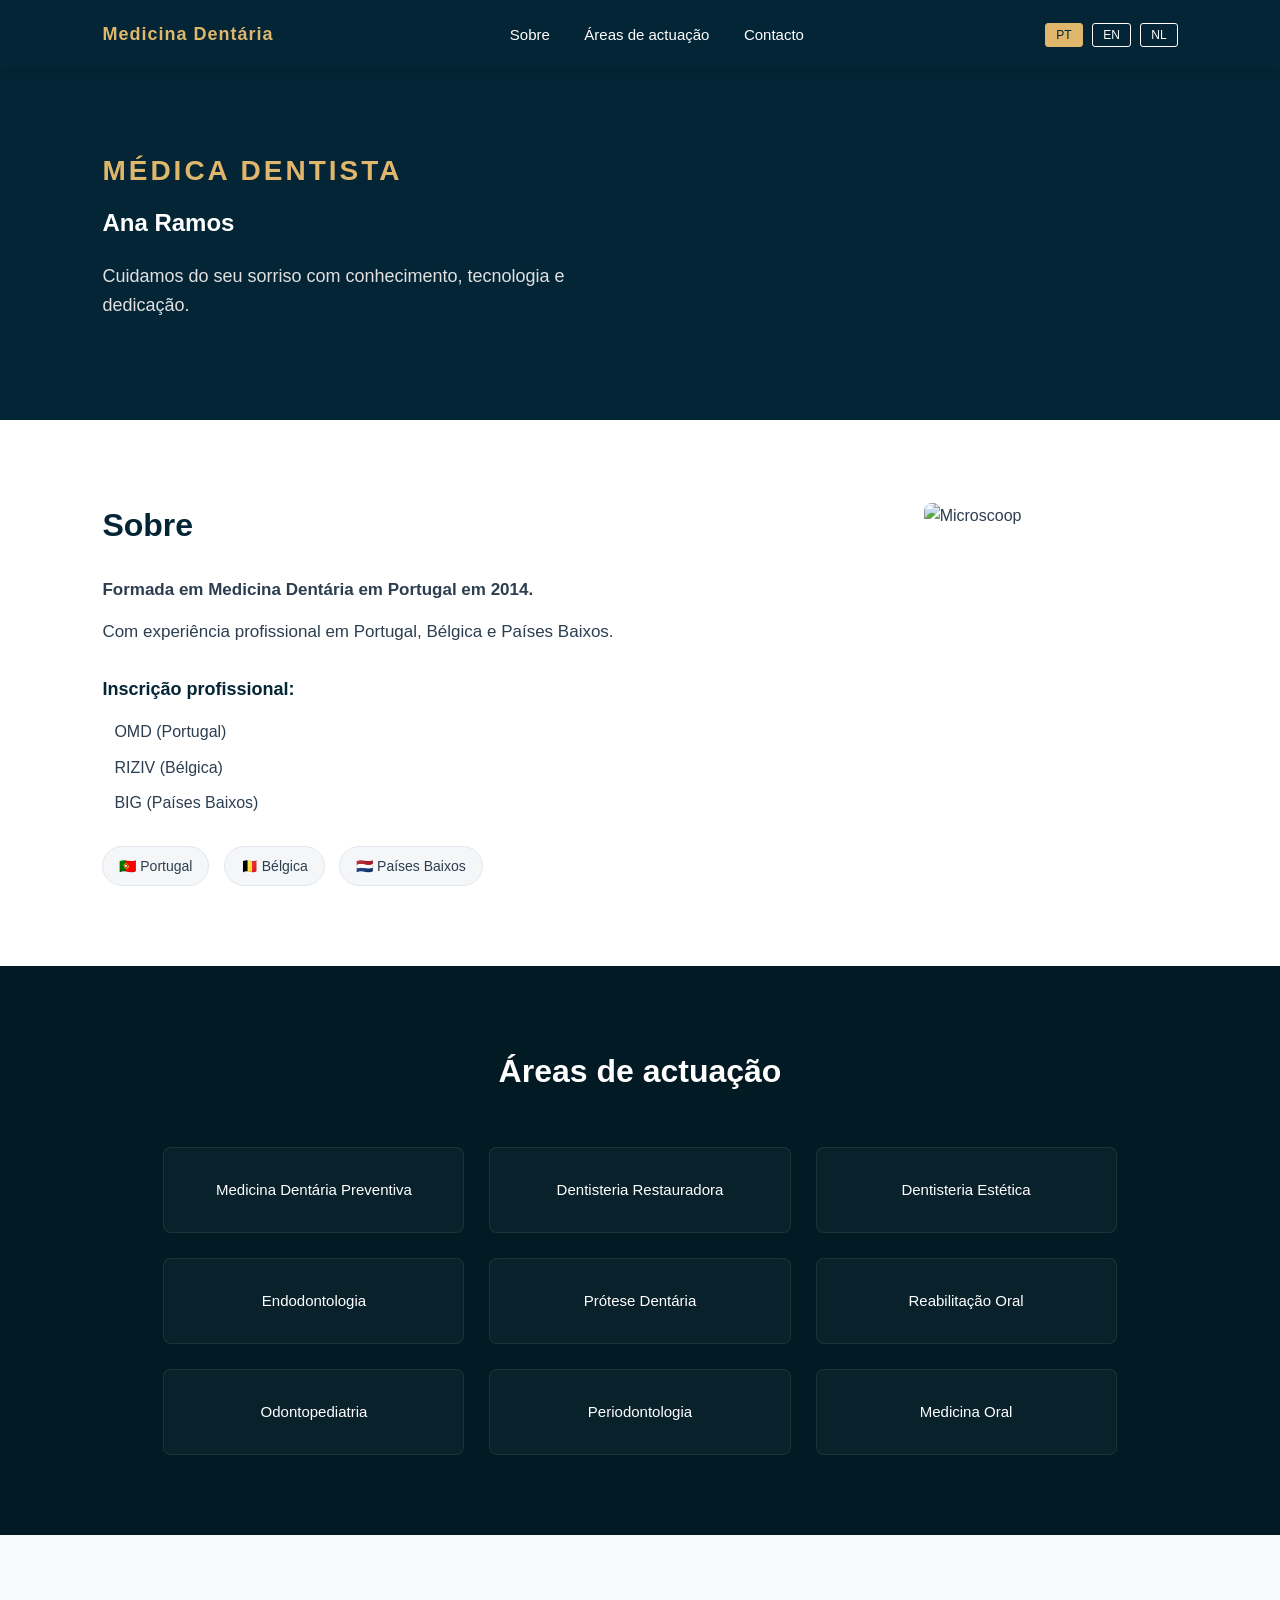
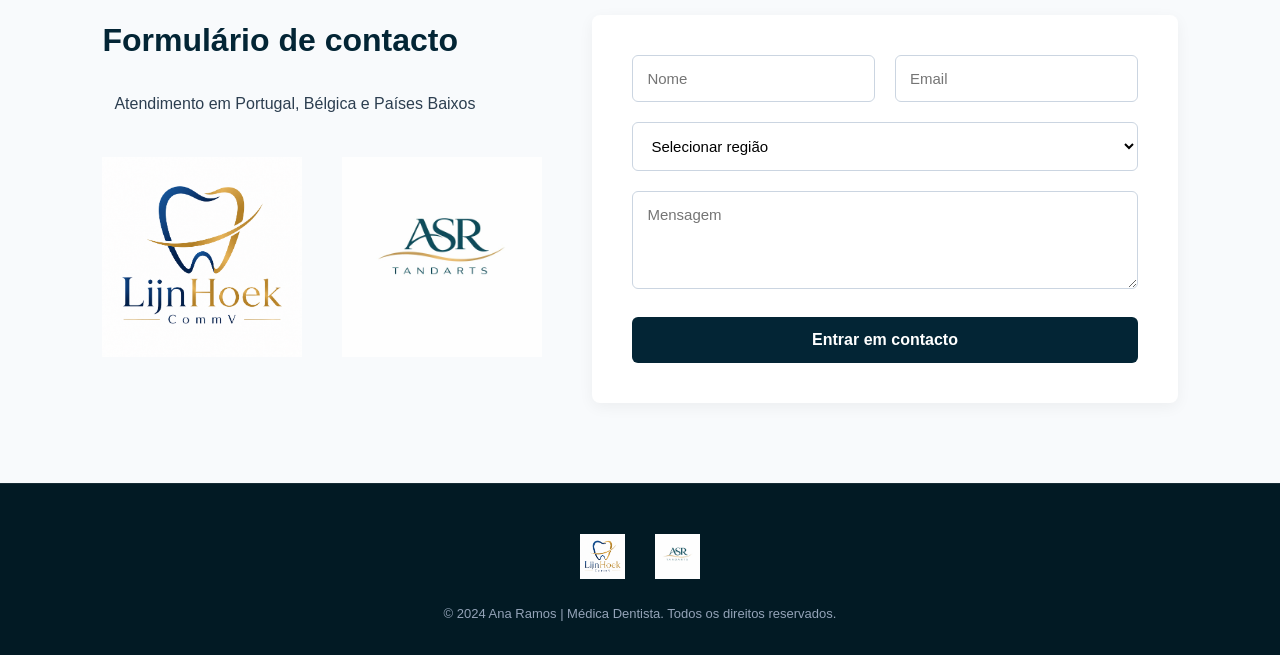
==== index.html @ 15620f80 "Update language selector buttons with links" ====
<!DOCTYPE html>
<html lang="pt">
<head>
    <meta charset="UTF-8">
    <meta name="viewport" content="width=device-width, initial-scale=1.0">
    <title>Médica Dentista - Ana Ramos</title>
    <link rel="stylesheet" href="style.css?v=2">
    <!-- Font Awesome para ícones -->
    <link rel="stylesheet" href="https://cloudflare.com">
</head>
<body>

    <!-- NAVBAR -->
    <header class="navbar">
        <div class="logo">
            <span class="logo-sub">Medicina Dentária</span>
        </div>
        <nav class="nav-links">
            <a href="#sobre">Sobre</a>
            <a href="#areas">Áreas de actuação</a>
            <a href="#contacto">Contacto</a>
        </nav>
               <div class="lang-selector">
            <button class="active" onclick="location.href='index.html'">PT</button>
            <button onclick="location.href='contact_en.html'">EN</button>
            <button onclick="location.href='contact_nl.html'">NL</button>
        </div>

        </div>
    </header>

    <!-- HERO SECTION -->
    <section class="hero">
        <div class="hero-content">
            <!-- Texto "Médica Dentista" ajustado para ficar 2x maior através do CSS -->
            <p class="subtitle">MÉDICA DENTISTA</p> 
            <!-- Nome "Ana Ramos" ajustado para ficar 2x mais pequeno através do CSS -->
            <h1>Ana Ramos</h1>
            <p class="hero-text">Cuidamos do seu sorriso com conhecimento, tecnologia e dedicação.</p>
        </div>
        <div class="hero-image">
        </div>
    </section>

    <!-- SOBRE SECTION -->
    <section id="sobre" class="sobre">
        <div class="sobre-text">
            <h2>Sobre</h2>
            <p><strong>Formada em Medicina Dentária em Portugal em 2014.</strong></p>
            <p>Com experiência profissional em Portugal, Bélgica e Países Baixos.</p>
            
            <h3>Inscrição profissional:</h3>
            <ul>
                <li><i class="fas fa-check-circle"></i> OMD (Portugal)</li>
                <li><i class="fas fa-check-circle"></i> RIZIV (Bélgica)</li>
                <li><i class="fas fa-check-circle"></i> BIG (Países Baixos)</li>
            </ul>

            <div class="flags">
                <span>🇵🇹 Portugal</span>
                <span>🇧🇪 Bélgica</span>
                <span>🇳🇱 Países Baixos</span>
            </div>
        </div>
        <!-- Nova secção lateral com a foto 4x maior do que a do rodapé padrão (180px) -->
        <div class="sobre-image-container">
           <img src="https://raw.githubusercontent.com/Anna8888Anna/Site-Ana-Ramos/main/Microscoop.jpeg" alt="Microscoop" alt="Foto Secção Sobre" class="sobre-foto-grande">
        </div>
        </div>
    </section>

    <!-- AREAS DE ACTUAÇÃO -->
    <section id="areas" class="areas">
        <h2>Áreas de actuação</h2>
        <div class="areas-grid">
            <div class="area-item">
                <i class="fas fa-tooth"></i>
                <p>Medicina Dentária Preventiva</p>
            </div>
            <div class="area-item">
                <i class="fas fa-tooth"></i>
                <p>Dentisteria Restauradora</p>
            </div>
            <div class="area-item">
                <i class="fas fa-magic"></i>
                <p>Dentisteria Estética</p>
            </div>
            <div class="area-item">
                <i class="fas fa-tooth"></i>
                <p>Endodontologia</p>
            </div>
            <div class="area-item">
                <i class="fas fa-tooth"></i>
                <p>Prótese Dentária</p>
            </div>
            <div class="area-item">
                <i class="fas fa-smile"></i>
                <p>Reabilitação Oral</p>
            </div>
            <div class="area-item">
                <i class="fas fa-child"></i>
                <p>Odontopediatria</p>
            </div>
            <div class="area-item">
                <i class="fas fa-tooth"></i>
                <p>Periodontologia</p>
            </div>
            <div class="area-item">
                <i class="fas fa-lips"></i>
                <p>Medicina Oral</p>
            </div>
        </div>
    </section>

    <!-- CONTACTO SECTION -->
    <section id="contacto" class="contacto">
        <div class="contacto-info">
            <h2>Formulário de contacto</h2>
            <p><i class="fas fa-map-marker-alt"></i> Atendimento em Portugal, Bélgica e Países Baixos</p>
            
            <!-- Logos adicionados ao lado do formulário num tamanho médio (70px) -->
            <div class="contacto-logos-container">
                <img src="Logo LijnHoek.png" alt="Logo LijnHoek" class="contacto-logo-medio">
              <img src="Logo ASR Tandarts.jpeg" alt="Logo ASR Tandarts" class="contacto-logo-medio">

            </div>
        </div>
               <div class="contacto-form">
            <form action="https://formspree.io" method="POST">
                <div class="form-group">
                    <input type="text" name="Nome" placeholder="Nome" required>
                    <input type="email" name="Email" placeholder="Email" required>
                </div>
                <select name="Região" required>
                    <option value="">Selecionar região</option>
                    <option value="pt">Portugal (Lisboa)</option>
                    <option value="be">Bélgica (Vlaanderen)</option>
                    <option value="nl">Países Baixos (Zeeuws-Vlaanderen)</option>
                </select>
                <textarea name="Mensagem" placeholder="Mensagem" rows="4" required></textarea>
                <button type="submit">Entrar em contacto</button>
            </form>
        </div>

    </section>

    <!-- FOOTER -->
    <footer class="footer">
        <!-- Mantém as 2 imagens lado a lado e pequenas no rodapé (45px) -->
        <div class="footer-logos-container">
            <img src="Logo LijnHoek.png" alt="Logo LijnHoek" class="footer-mini-img">
           <img src="Logo ASR Tandarts.jpeg" alt="Logo ASR Tandarts" class="footer-mini-img">

        </div>
        <div class="footer-copy">
            <p>&copy; 2024 Ana Ramos | Médica Dentista. Todos os direitos reservados.</p>
        </div>
    </footer>

</body>
</html>
---- style.css ----
/* ==========================================================================
   1. CONFIGURAÇÕES GERAIS E RESETS
   ========================================================================== */
* {
    margin: 0;
    padding: 0;
    box-sizing: border-box;
    font-family: 'Segoe UI', Tahoma, Geneva, Verdana, sans-serif;
}

html {
    scroll-behavior: smooth; /* Suaviza o deslize ao clicar no menu */
}

body {
    background-color: #ffffff;
    color: #2c3e50;
    line-height: 1.6;
}

/* ==========================================================================
   2. BARRA DE NAVEGAÇÃO (NAVBAR)
   ========================================================================== */
.navbar {
    display: flex;
    justify-content: space-between;
    align-items: center;
    padding: 20px 8%;
    background-color: #032535; /* Azul escuro do logo */
    color: #ffffff;
    position: sticky;
    top: 0;
    z-index: 1000;
    box-shadow: 0 2px 10px rgba(0,0,0,0.1);
}

.logo .logo-sub {
    font-size: 18px;
    font-weight: 600;
    letter-spacing: 1px;
    color: #dfb76c; /* Tom dourado elegante */
}

.nav-links a {
    color: #ffffff;
    text-decoration: none;
    margin: 0 15px;
    font-size: 15px;
    font-weight: 500;
    transition: color 0.3s;
}

.nav-links a:hover, 
.nav-links a.active {
    color: #dfb76c;
}

.lang-selector button {
    background: none;
    border: 1px solid #ffffff;
    color: #ffffff;
    padding: 4px 10px;
    margin-left: 5px;
    cursor: pointer;
    font-size: 12px;
    border-radius: 3px;
    transition: all 0.3s;
}

.lang-selector button.active, 
.lang-selector button:hover {
    background-color: #dfb76c;
    border-color: #dfb76c;
    color: #032535;
}

/* ==========================================================================
   3. SECÇÃO PRINCIPAL (HERO) - AJUSTADA
   ========================================================================== */
.hero {
    display: flex;
    background-color: #032535;
    color: #ffffff;
    padding: 80px 8% 100px 8%;
    align-items: center;
}

.hero-content {
    flex: 1;
}

/* Texto Médica Dentista ficou 2x maior */
.hero-content .subtitle {
    color: #dfb76c;
    letter-spacing: 3px;
    font-size: 28px; 
    font-weight: 600;
    margin-bottom: 10px;
}

/* Nome Ana Ramos ficou 2x mais pequeno */
.hero-content h1 {
    font-size: 24px; 
    margin-bottom: 20px;
    font-weight: 700;
}

.hero-content .hero-text {
    font-size: 18px;
    max-width: 500px;
    color: #e0e0e0;
}

.hero-image {
    flex: 1;
}

/* ==========================================================================
   4. SECÇÃO SOBRE - AJUSTADA COM FOTO BEM MAIOR
   ========================================================================== */
.sobre {
    display: flex;
    align-items: center;
    gap: 50px;
    padding: 80px 8%;
    background-color: #ffffff;
}

.sobre-text {
    flex: 1.5;
}

.sobre-text h2 {
    font-size: 32px;
    margin-bottom: 25px;
    color: #032535;
}

.sobre-text p {
    font-size: 17px;
    margin-bottom: 15px;
}

.sobre-text h3 {
    margin-top: 30px;
    margin-bottom: 15px;
    font-size: 18px;
    color: #032535;
}

.sobre-text ul {
    list-style: none;
    margin-bottom: 30px;
}

.sobre-text ul li {
    font-size: 16px;
    margin-bottom: 10px;
    display: flex;
    align-items: center;
}

.sobre-text ul li i {
    color: #27ae60;
    margin-right: 12px;
}

.flags span {
    display: inline-block;
    background: #f4f6f7;
    padding: 8px 16px;
    border-radius: 20px;
    margin-right: 10px;
    font-size: 14px;
    font-weight: 500;
    border: 1px solid #e2e8f0;
}

.sobre-image-container {
    flex: 1;
    display: flex;
    justify-content: center;
}

/* Foto lateral muito maior e com cantos arredondados */
.sobre-foto-grande {
    height: 380px;         
    width: auto;
    object-fit: contain;
    border-radius: 8px;    
}

/* ==========================================================================
   5. ÁREAS DE ATUAÇÃO
   ========================================================================== */
.areas {
    background-color: #021a24;
    color: #ffffff;
    padding: 80px 8%;
    text-align: center;
}

.areas h2 {
    font-size: 32px;
    margin-bottom: 50px;
}

.areas-grid {
    display: flex;
    flex-wrap: wrap;
    justify-content: center;
    gap: 25px;
}

.area-item {
    background-color: rgba(255, 255, 255, 0.03);
    border: 1px solid rgba(255, 255, 255, 0.08);
    border-radius: 8px;
    padding: 30px 20px;
    width: 28%;
    min-width: 250px;
    transition: all 0.3s ease;
}

.area-item:hover {
    transform: translateY(-5px);
    background-color: rgba(255, 255, 255, 0.06);
    border-color: #dfb76c;
}

.area-item i {
    font-size: 32px;
    margin-bottom: 15px;
    color: #dfb76c;
}

.area-item p {
    font-size: 15px;
    font-weight: 500;
}

/* ==========================================================================
   6. SECÇÃO CONTACTO - LOGOS ADICIONADOS E MAIORES
   ========================================================================== */
.contacto {
    display: flex;
    padding: 80px 8%;
    background-color: #f8fafc;
    gap: 50px;
}

.contacto-info {
    flex: 1;
}

.contacto-info h2 {
    font-size: 32px;
    color: #032535;
    margin-bottom: 25px;
}

.contacto-info p {
    font-size: 16px;
    display: flex;
    align-items: center;
    gap: 12px;
}

.contacto-info p i {
    color: #dfb76c;
    font-size: 18px;
}

/* Container dos logos ao lado do formulário */
.contacto-logos-container {
    display: flex;
    gap: 40px;            /* Espaço confortável entre os logos */
    margin-top: 40px;      
    align-items: center;
}

/* Logos maiores para destaque na zona de contacto */
.contacto-logo-medio {
    height: 200px;         
    width: auto;
    object-fit: contain;
}

.contacto-form {
    flex: 1.5;
    background: #ffffff;
    padding: 40px;
    border-radius: 8px;
    box-shadow: 0 4px 15px rgba(0,0,0,0.05);
}

.form-group {
    display: flex;
    gap: 20px;
    margin-bottom: 20px;
}

.contacto-form input, 
.contacto-form select, 
.contacto-form textarea {
    width: 100%;
    padding: 14px;
    border: 1px solid #cbd5e1;
    border-radius: 6px;
    background-color: #ffffff;
    font-size: 15px;
    outline: none;
    transition: border-color 0.3s;
}

.contacto-form input:focus, 
.contacto-form select:focus, 
.contacto-form textarea:focus {
    border-color: #032535;
}

.contacto-form select,
.contacto-form textarea {
    margin-bottom: 20px;
}

.contacto-form button {
    background-color: #032535;
    color: #ffffff;
    border: none;
    padding: 14px 35px;
    border-radius: 6px;
    font-size: 16px;
    font-weight: 600;
    cursor: pointer;
    width: 100%;
    transition: background-color 0.3s;
}

.contacto-form button:hover {
    background-color: #0b4560;
}

/* ==========================================================================
   7. RODAPÉ (FOOTER) - LOGOS PEQUENOS CONFORME PEDIDO
   ========================================================================== */
.footer {
    background-color: #021a24;
    color: #ffffff;
    padding: 50px 8% 30px 8%;
    display: flex;
    flex-direction: column;
    align-items: center;
    gap: 25px;
    border-top: 1px solid rgba(255,255,255,0.08);
}

.footer-logos-container {
    display: flex;
    justify-content: center;
    align-items: center;
    gap: 30px;
}

/* Logos pequenos mantidos a 45px no rodapé */
.footer-mini-img {
    height: 45px;          
    width: auto;           
    object-fit: contain;   
}

.footer-copy {
    font-size: 13px;
    color: #94a3b8;
    text-align: center;
}

/* ==========================================================================
   8. ADAPTAÇÃO PARA TELEMÓVEL (RESPONSIVIDADE)
   ========================================================================== */
@media (max-width: 900px) {
    .navbar {
        flex-direction: column;
        gap: 15px;
    }
    
    .hero {
        flex-direction: column;
        text-align: center;
        padding: 50px 5%;
    }
    
    .hero-content h1 {
        font-size: 20px;
    }
    
    .hero-content .subtitle {
        font-size: 22px;
    }

    .sobre {
        flex-direction: column;
        text-align: center;
    }
    
    .area-item {
        width: 45%;
    }
    
    .contacto {
        flex-direction: column;
        padding: 50px 5%;
    }
    
    .contacto-logos-container {
        justify-content: center;
        margin-bottom: 20px;
    }
    
    .form-group {
        flex-direction: column;
        gap: 20px;
    }
    
    .contacto-form {
        padding: 20px;
    }
}

@media (max-width: 600px) {
    .area-item {
        width: 100%;
    }
    
    .footer-logos-container {
        flex-direction: row;
        gap: 20px;
    }
}
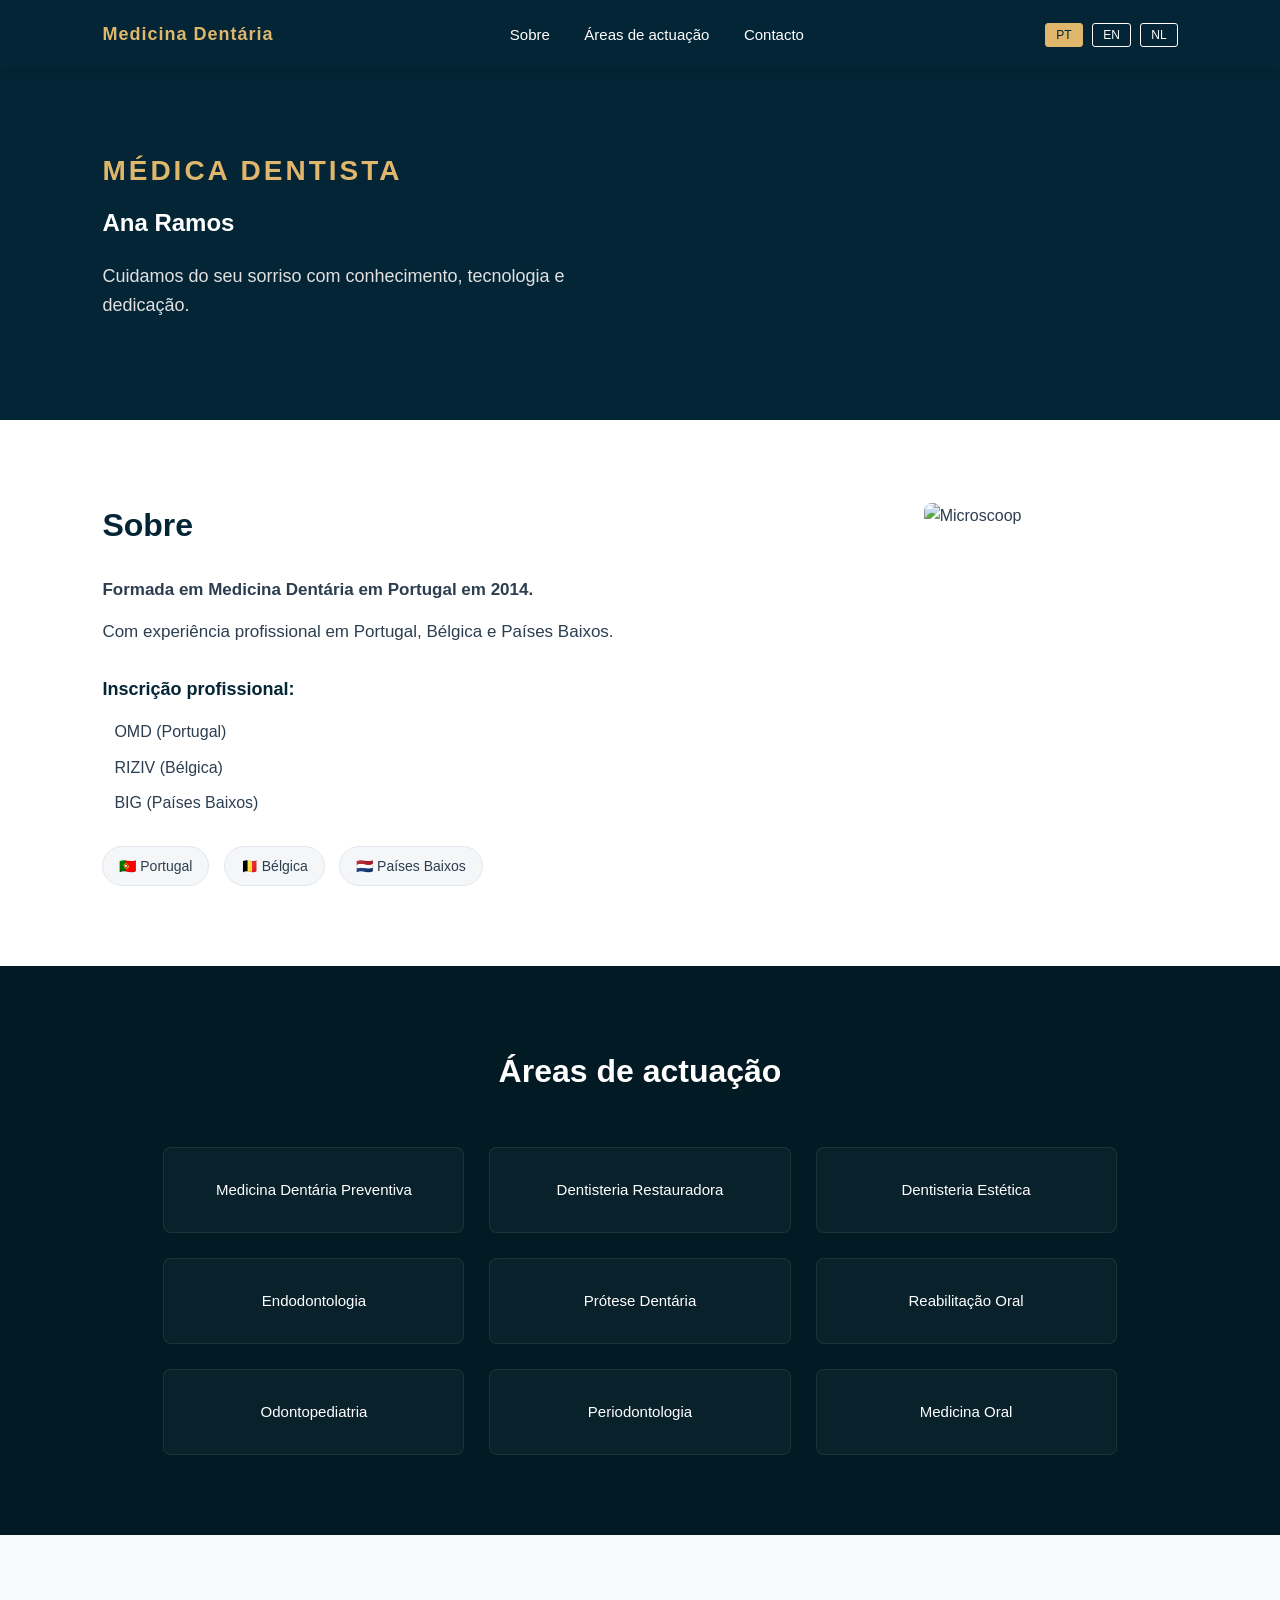
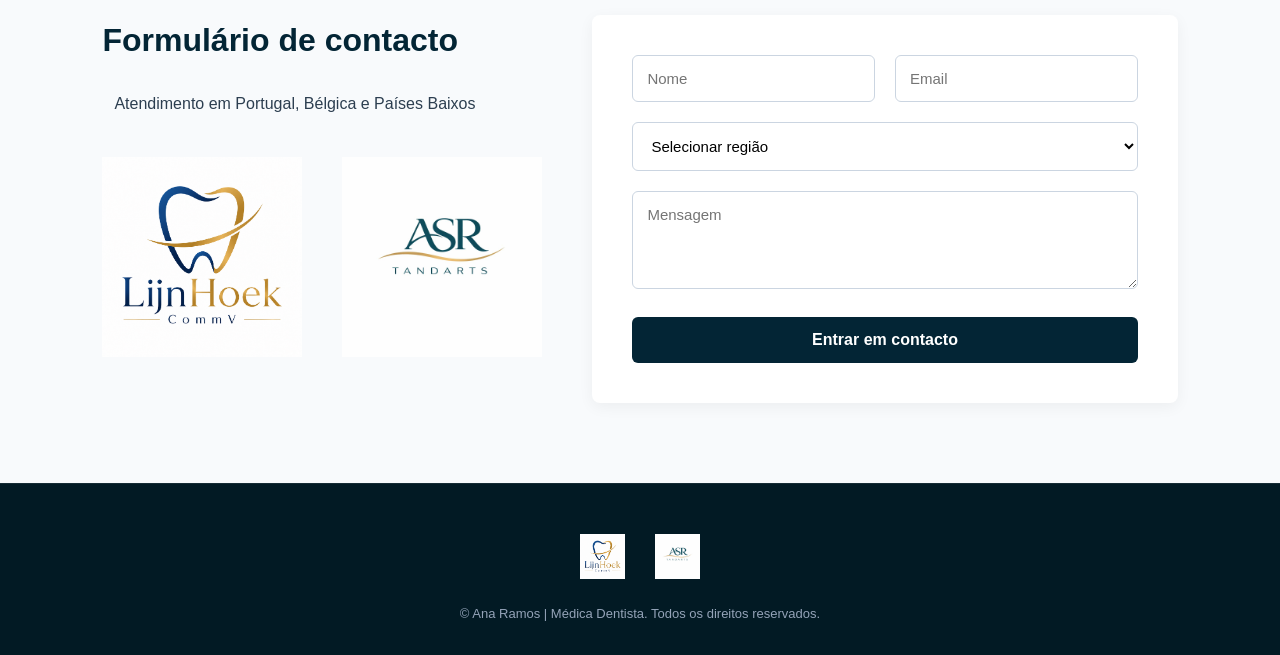
==== commit dfacc6f5: "Remove year from copyright notice in footer" ====
--- a/index.html
+++ b/index.html
@@ -153,7 +153,7 @@
 
         </div>
         <div class="footer-copy">
-            <p>&copy; 2024 Ana Ramos | Médica Dentista. Todos os direitos reservados.</p>
+            <p>&copy; Ana Ramos | Médica Dentista. Todos os direitos reservados.</p>
         </div>
     </footer>
 
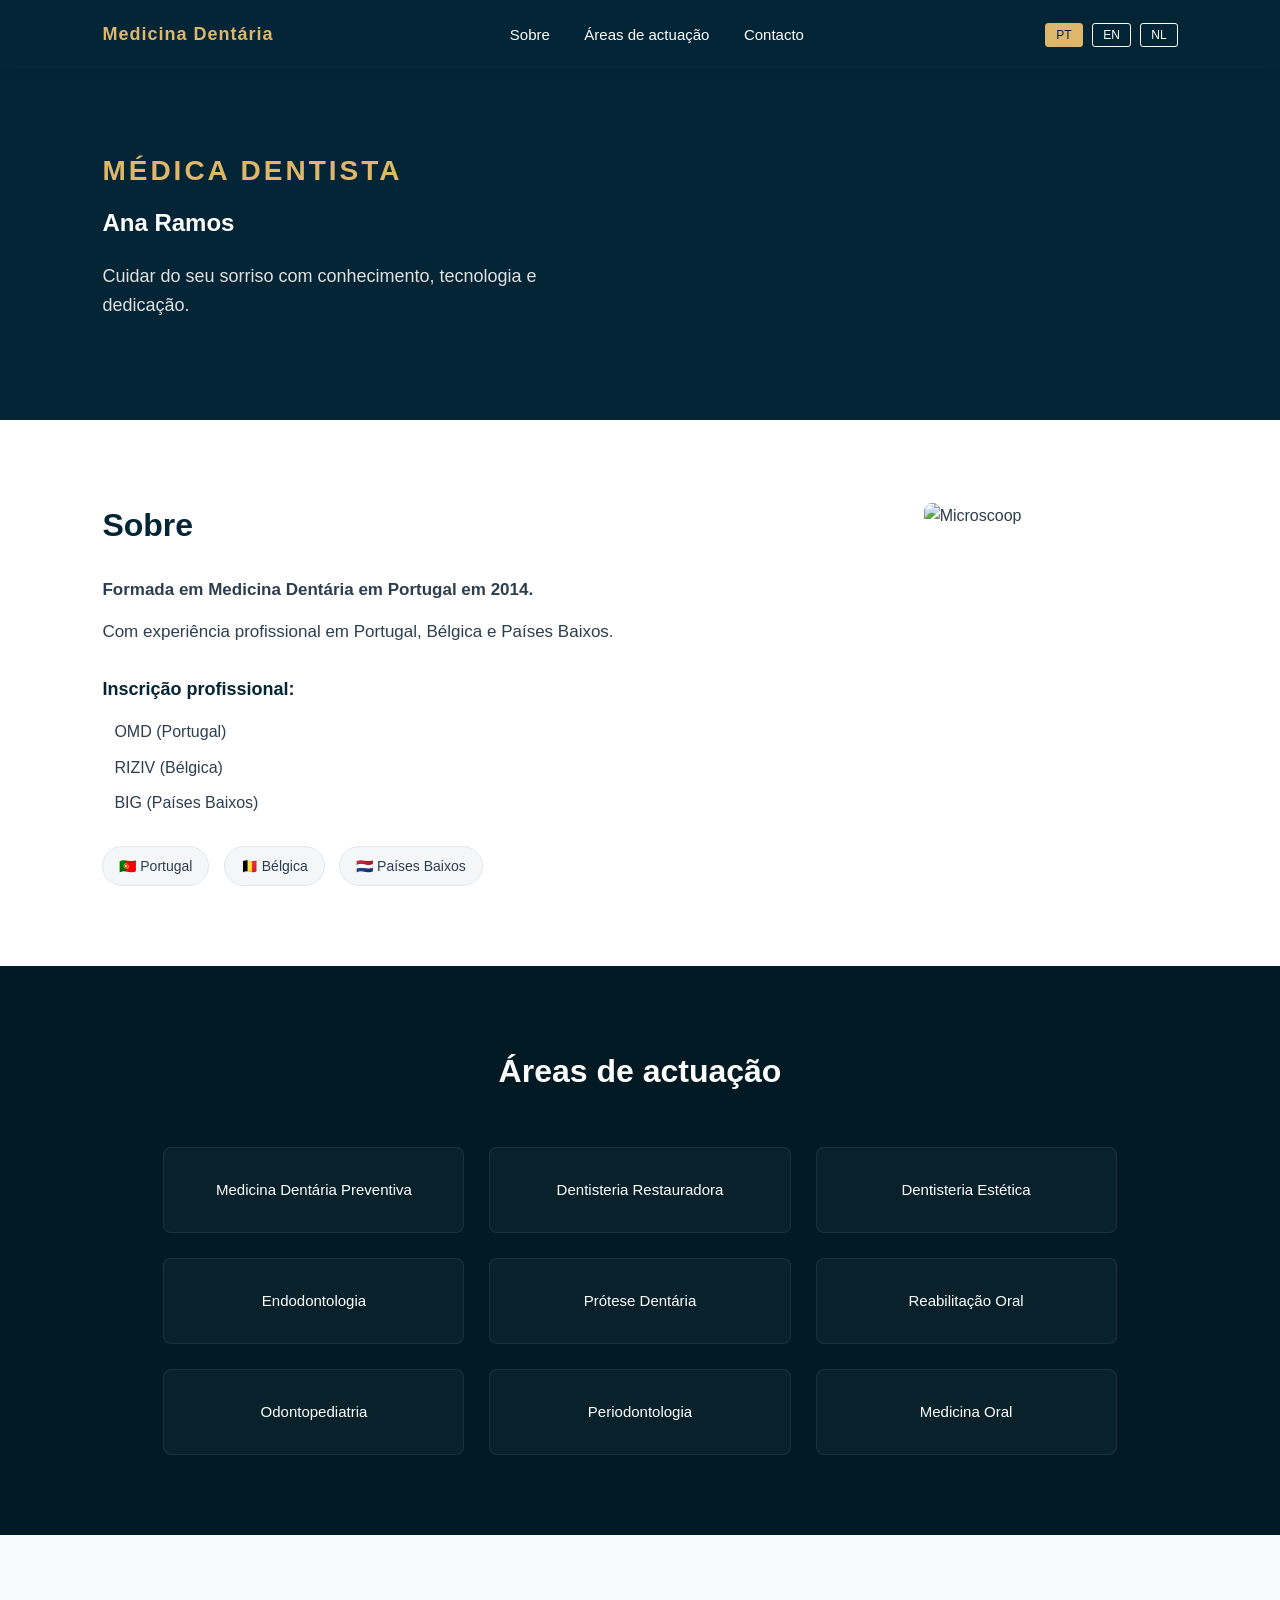
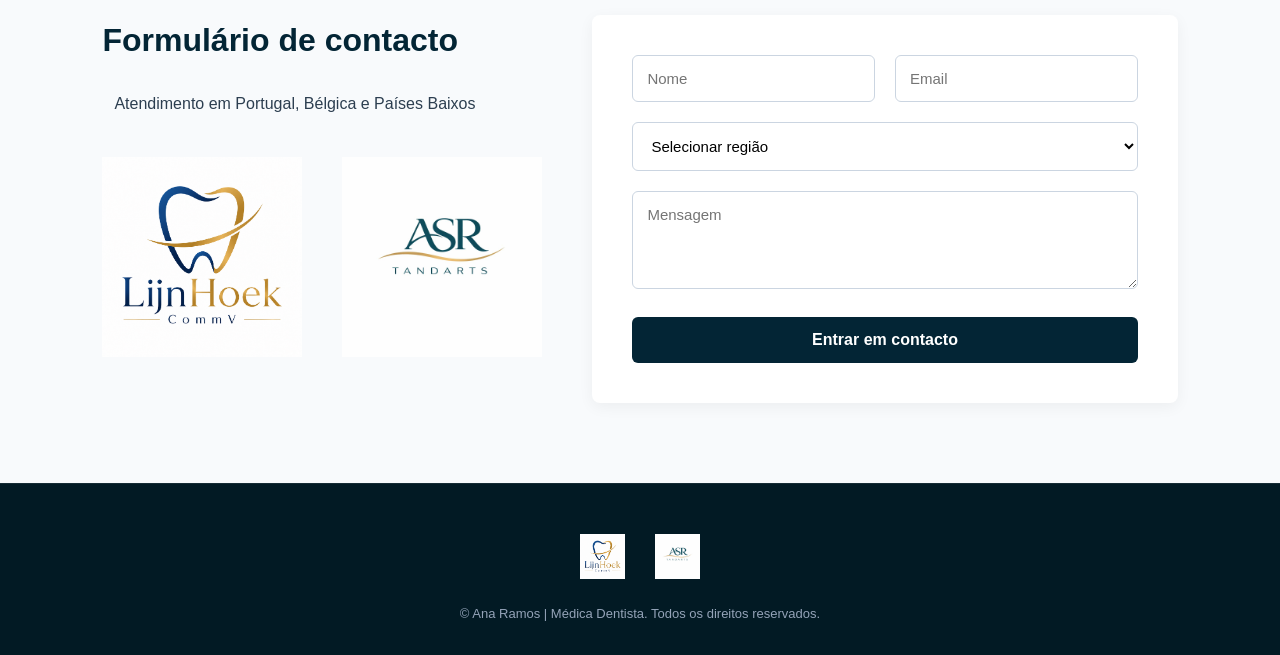
==== commit 14f9f4a5: "Update hero text for better clarity" ====
--- a/index.html
+++ b/index.html
@@ -36,7 +36,7 @@
             <p class="subtitle">MÉDICA DENTISTA</p> 
             <!-- Nome "Ana Ramos" ajustado para ficar 2x mais pequeno através do CSS -->
             <h1>Ana Ramos</h1>
-            <p class="hero-text">Cuidamos do seu sorriso com conhecimento, tecnologia e dedicação.</p>
+            <p class="hero-text">Cuidar do seu sorriso com conhecimento, tecnologia e dedicação.</p>
         </div>
         <div class="hero-image">
         </div>
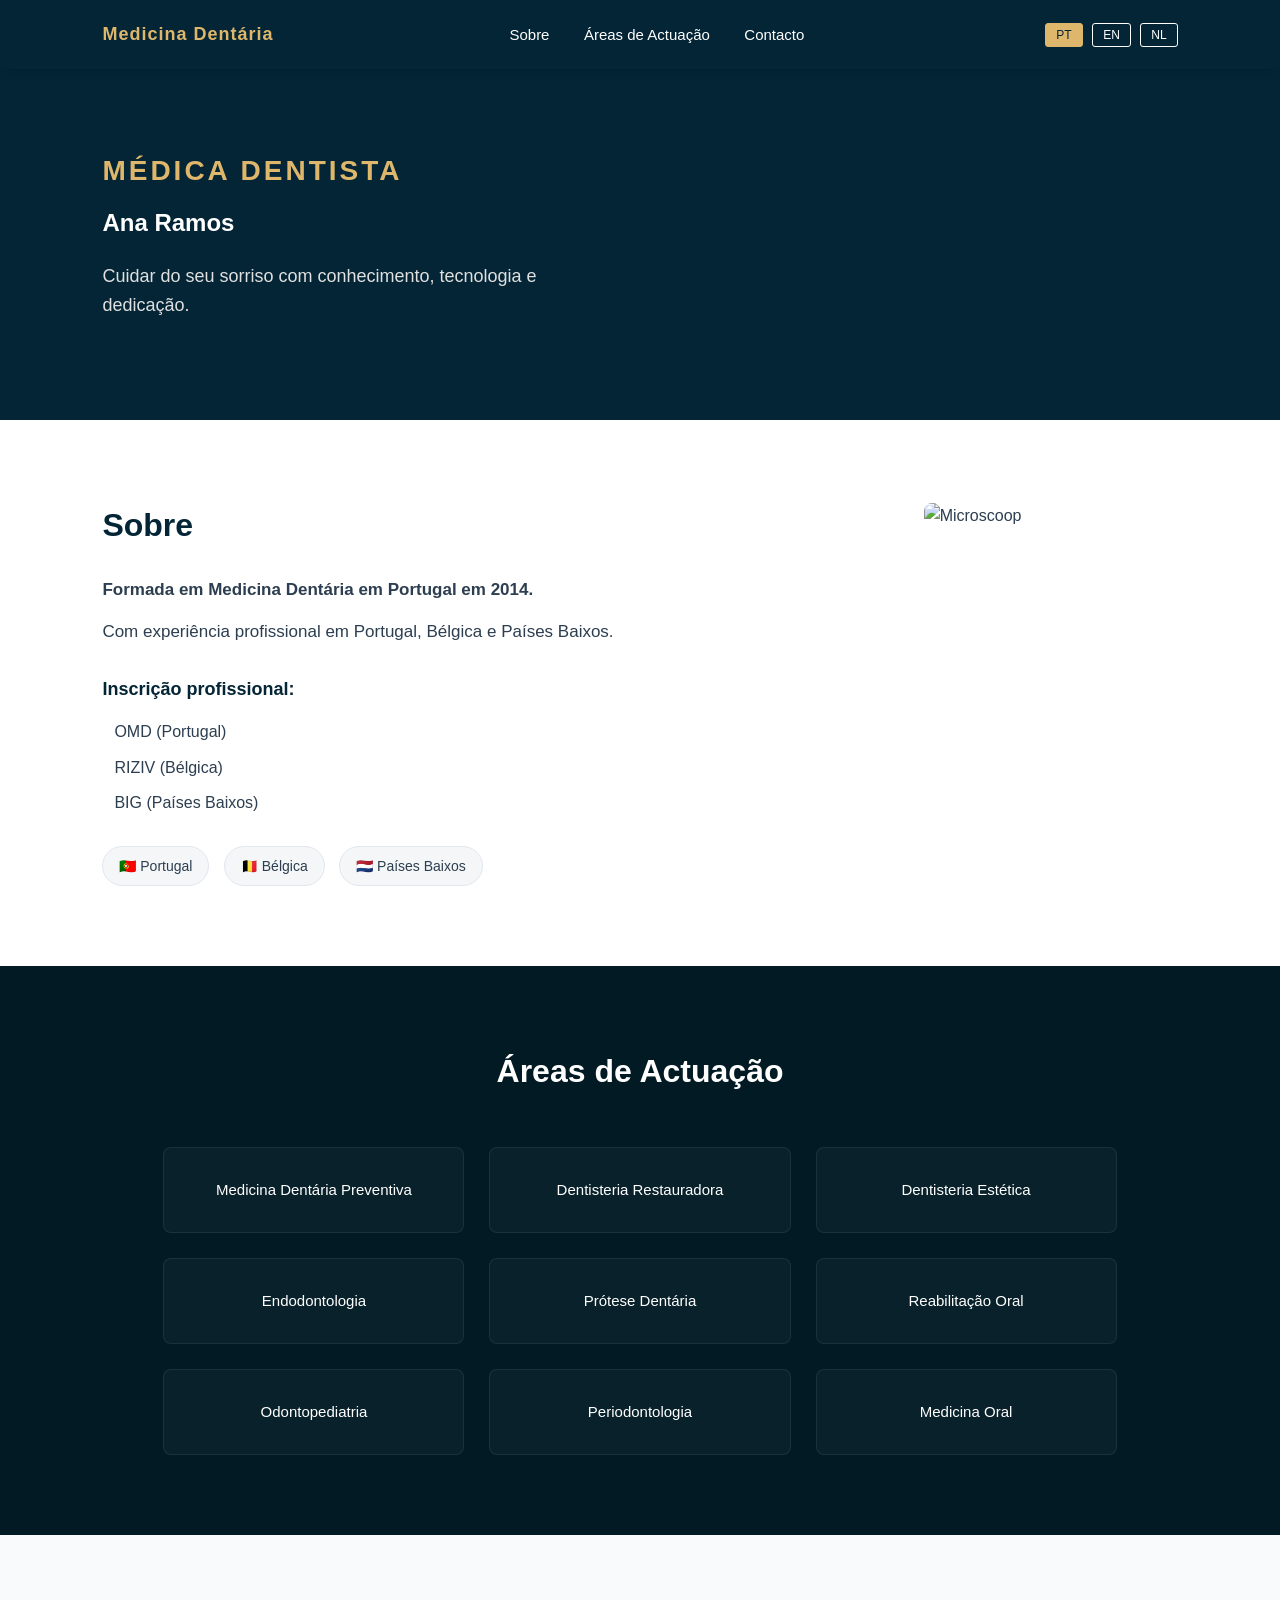
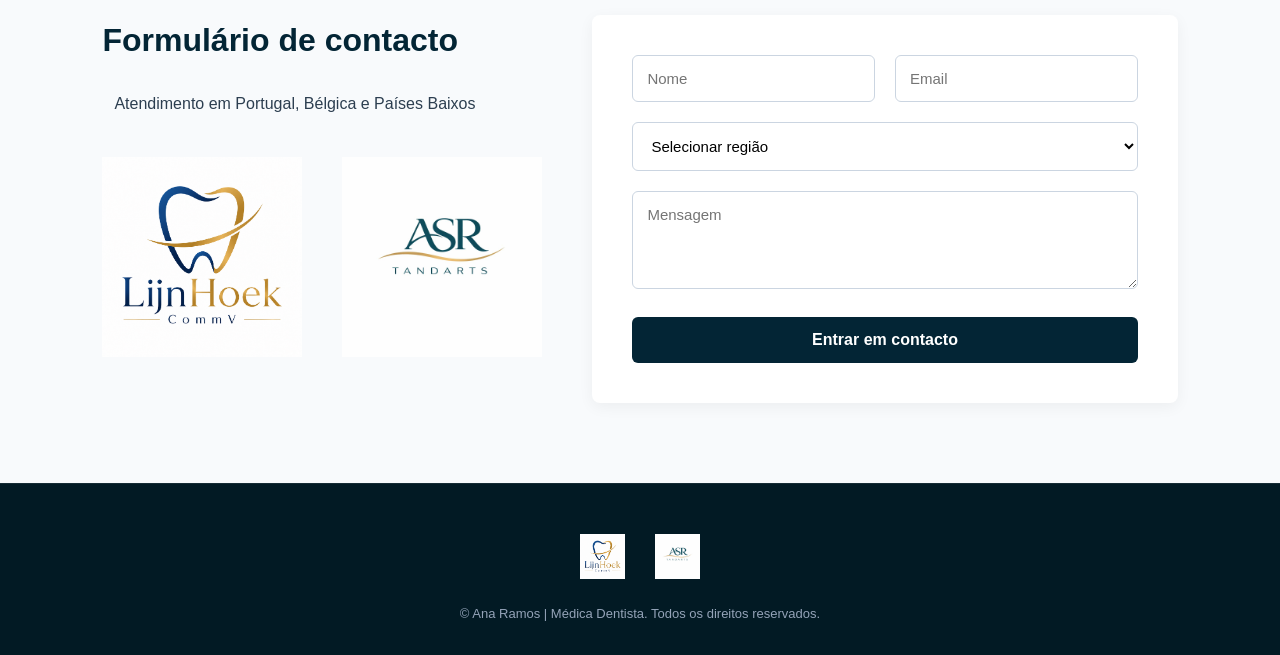
==== commit a57e4d50: "Correct capitalization in navigation and section headings" ====
--- a/index.html
+++ b/index.html
@@ -17,7 +17,7 @@
         </div>
         <nav class="nav-links">
             <a href="#sobre">Sobre</a>
-            <a href="#areas">Áreas de actuação</a>
+            <a href="#areas">Áreas de Actuação</a>
             <a href="#contacto">Contacto</a>
         </nav>
                <div class="lang-selector">
@@ -71,7 +71,7 @@
 
     <!-- AREAS DE ACTUAÇÃO -->
     <section id="areas" class="areas">
-        <h2>Áreas de actuação</h2>
+        <h2>Áreas de Actuação</h2>
         <div class="areas-grid">
             <div class="area-item">
                 <i class="fas fa-tooth"></i>
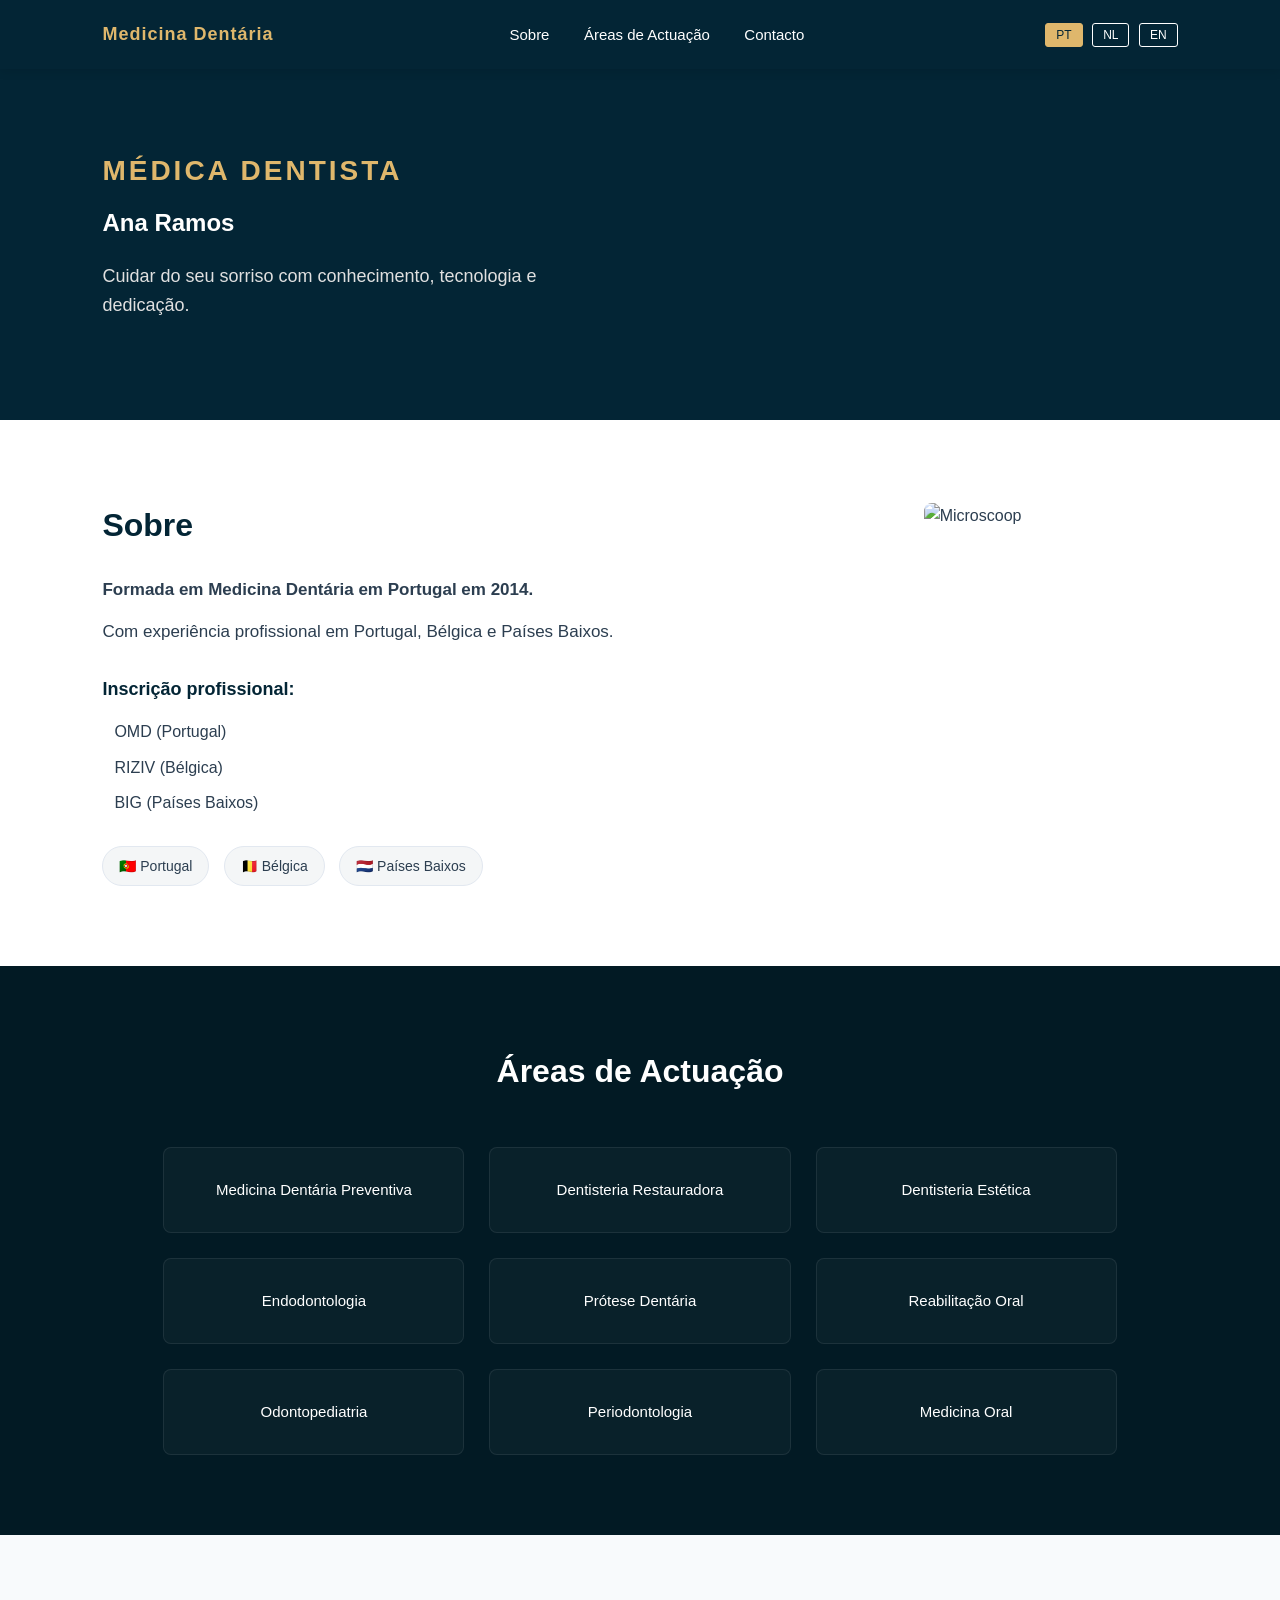
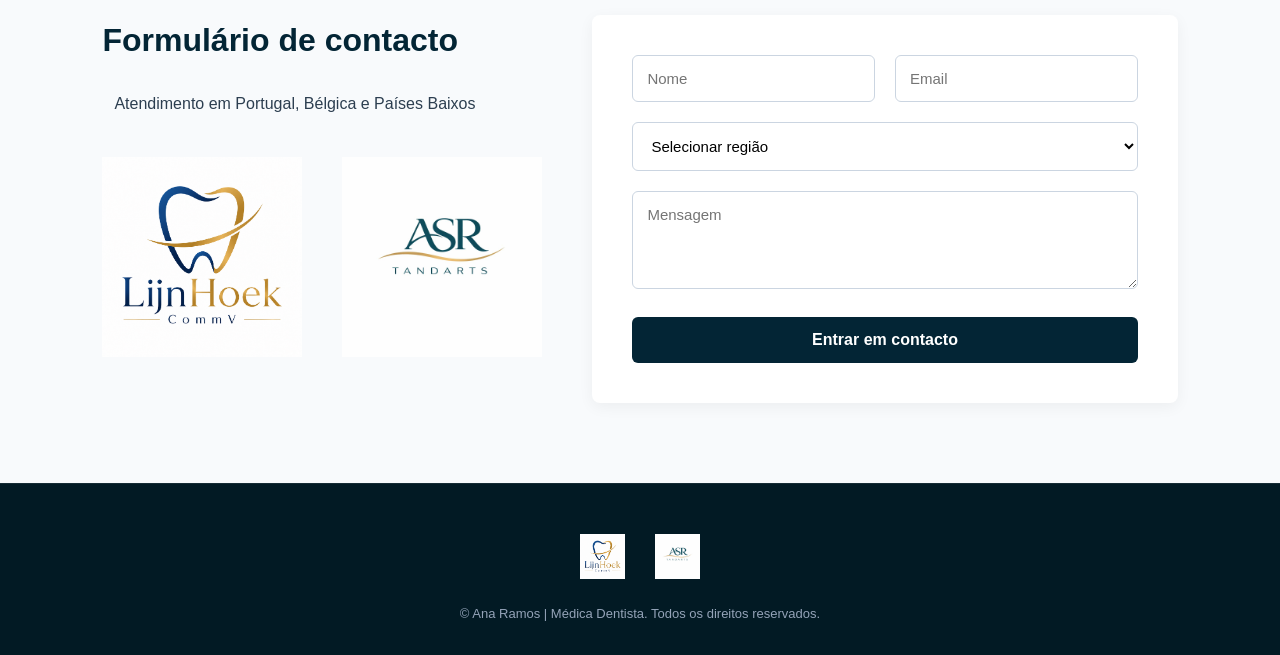
==== commit 0b08842b: "Reorder language selector buttons in index.html" ====
--- a/index.html
+++ b/index.html
@@ -22,8 +22,8 @@
         </nav>
                <div class="lang-selector">
             <button class="active" onclick="location.href='index.html'">PT</button>
+            <button onclick="location.href='contact_nl.html'">NL</button>
             <button onclick="location.href='contact_en.html'">EN</button>
-            <button onclick="location.href='contact_nl.html'">NL</button>
         </div>
 
         </div>
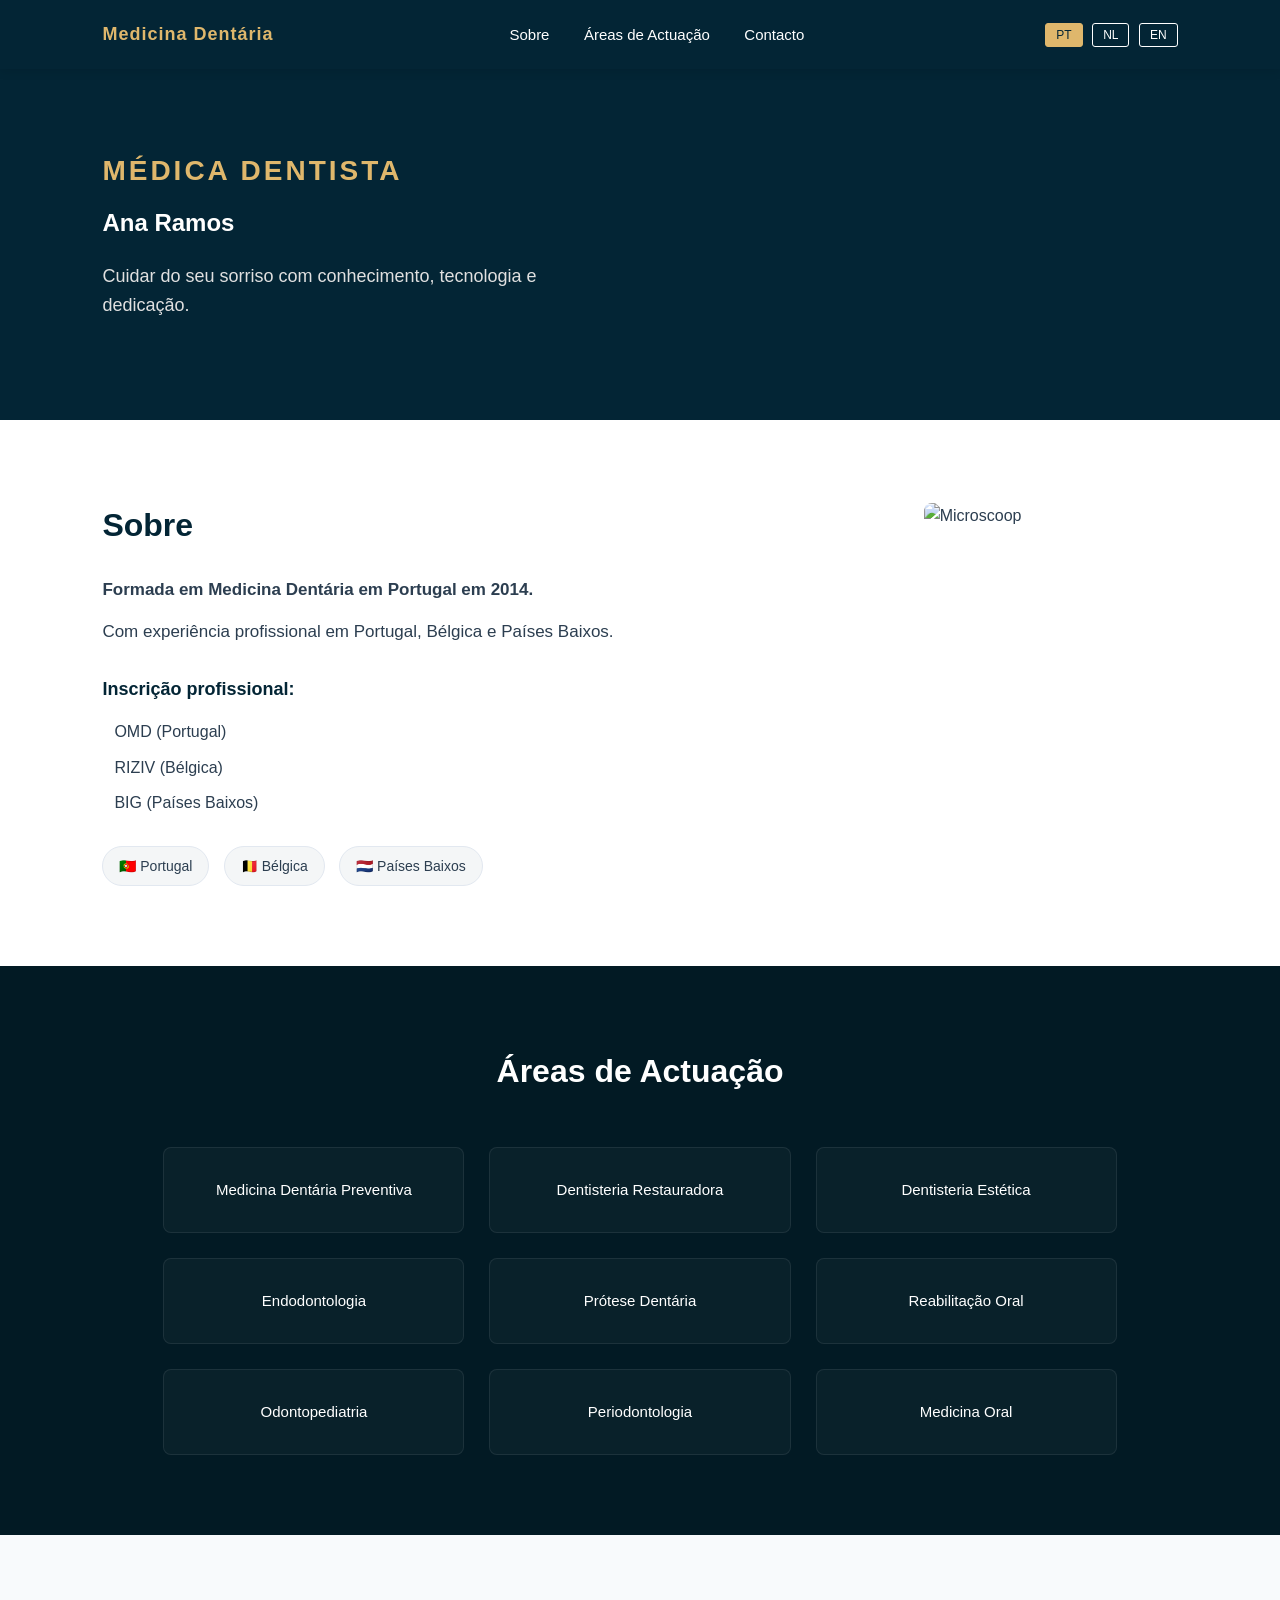
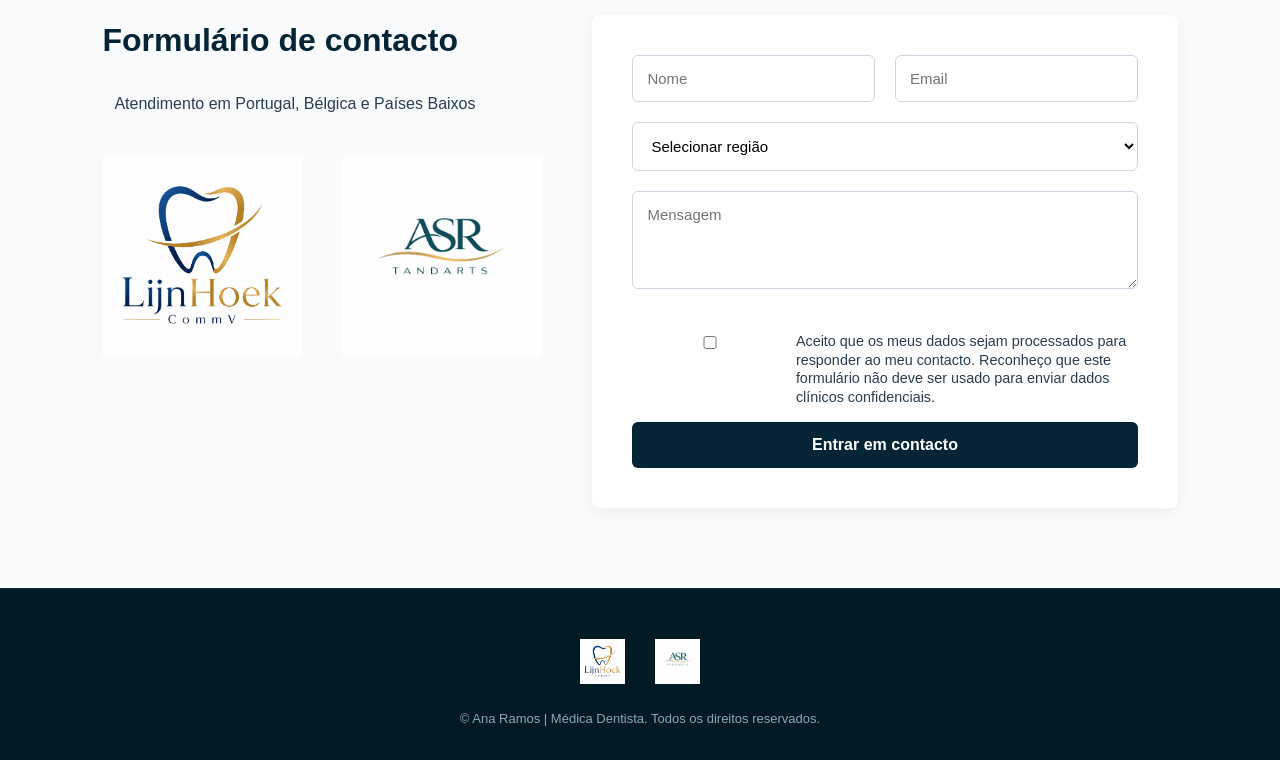
==== commit d911568d: "Enhance contact form with RGPD checkbox Added RGPD compliance checkbox to contact form." ====
--- a/index.html
+++ b/index.html
@@ -125,22 +125,32 @@
 
             </div>
         </div>
-               <div class="contacto-form">
-            <form action="https://formspree.io" method="POST">
-                <div class="form-group">
-                    <input type="text" name="Nome" placeholder="Nome" required>
-                    <input type="email" name="Email" placeholder="Email" required>
-                </div>
-                <select name="Região" required>
-                    <option value="">Selecionar região</option>
-                    <option value="pt">Portugal (Lisboa)</option>
-                    <option value="be">Bélgica (Vlaanderen)</option>
-                    <option value="nl">Países Baixos (Zeeuws-Vlaanderen)</option>
-                </select>
-                <textarea name="Mensagem" placeholder="Mensagem" rows="4" required></textarea>
-                <button type="submit">Entrar em contacto</button>
-            </form>
+              <div class="contacto-form">
+    <!-- CORREÇÃO: Adicione o seu ID do Formspree no lugar de XXXXXXXX -->
+    <form action="https://formspree.io" method="POST">
+        <div class="form-group">
+            <input type="text" name="Nome" placeholder="Nome" required>
+            <input type="email" name="Email" placeholder="Email" required>
         </div>
+        <select name="Região" required>
+            <option value="">Selecionar região</option>
+            <option value="pt">Portugal (Lisboa)</option>
+            <option value="be">Bélgica (Vlaanderen)</option>
+            <option value="nl">Países Baixos (Zeeuws-Vlaanderen)</option>
+        </select>
+        <textarea name="Mensagem" placeholder="Mensagem" rows="4" required></textarea>
+        
+        <!-- RGPD OBRIGATÓRIO (SAÚDE UE) -->
+        <div style="margin: 15px 0; text-align: left; font-size: 0.9em; display: flex; align-items: flex-start; gap: 8px;">
+            <input type="checkbox" id="rgpd-pt" name="Aceita_RGPD" value="Sim" required style="margin-top: 4px; cursor: pointer;">
+            <label for="rgpd-pt" style="cursor: pointer; line-height: 1.3;">
+                Aceito que os meus dados sejam processados para responder ao meu contacto. Reconheço que este formulário não deve ser usado para enviar dados clínicos confidenciais.
+            </label>
+        </div>
+
+        <button type="submit">Entrar em contacto</button>
+    </form>
+</div>
 
     </section>
 
